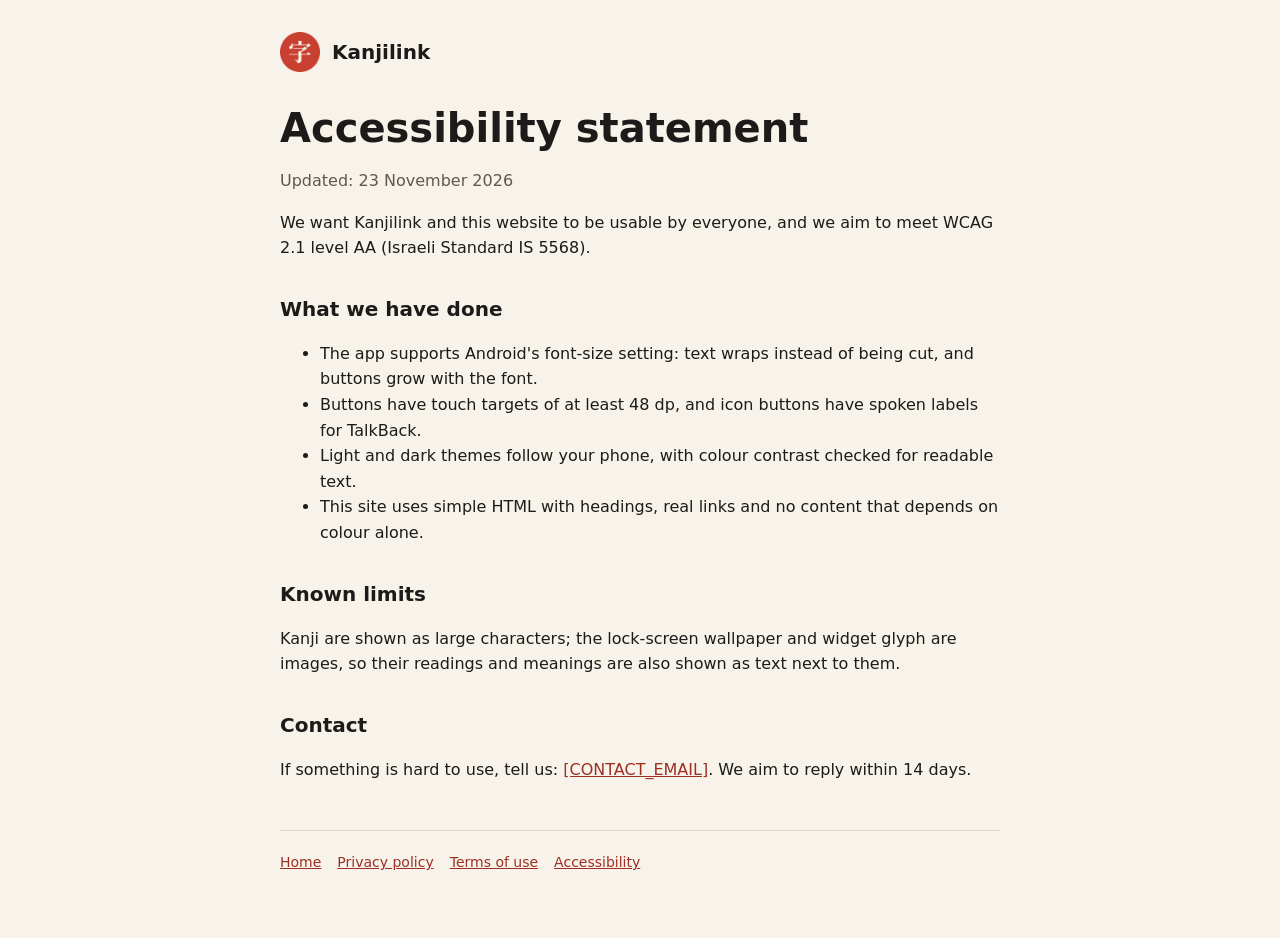
==== site/accessibility.html @ 20c3c8c2 "feat: website (privacy, terms, accessibility) for kanjilink.vplusstudio.app and Hebrew legal docs Co" ====
<!doctype html>
<html lang="en">
<head>
<meta charset="utf-8">
<meta name="viewport" content="width=device-width, initial-scale=1">
<title>Accessibility · Kanjilink</title>
<link rel="icon" href="icon.png">
<link rel="stylesheet" href="style.css">
</head>
<body>
<main>
  <header><img src="icon.png" alt=""><a href="/">Kanjilink</a></header>
  <h1>Accessibility statement</h1>
  <p class="muted">Updated: 23 November 2026</p>
  <p>We want Kanjilink and this website to be usable by everyone, and we aim to meet WCAG 2.1 level AA (Israeli Standard IS 5568).</p>
  <h2>What we have done</h2>
  <ul>
    <li>The app supports Android's font-size setting: text wraps instead of being cut, and buttons grow with the font.</li>
    <li>Buttons have touch targets of at least 48 dp, and icon buttons have spoken labels for TalkBack.</li>
    <li>Light and dark themes follow your phone, with colour contrast checked for readable text.</li>
    <li>This site uses simple HTML with headings, real links and no content that depends on colour alone.</li>
  </ul>
  <h2>Known limits</h2>
  <p>Kanji are shown as large characters; the lock-screen wallpaper and widget glyph are images, so their readings and meanings are also shown as text next to them.</p>
  <h2>Contact</h2>
  <p>If something is hard to use, tell us: <a href="mailto:[CONTACT_EMAIL]">[CONTACT_EMAIL]</a>. We aim to reply within 14 days.</p>
  <footer>
    <a href="/">Home</a><a href="privacy">Privacy policy</a><a href="terms">Terms of use</a><a href="accessibility">Accessibility</a>
  </footer>
</main>
</body>
</html>
---- site/style.css ----
:root{--bg:#F7F3EA;--card:#FFFCF5;--ink:#1C1B19;--muted:#5E5850;--line:#E3DACB;--brand:#C8402F;--brand-ink:#9E2F22}
@media (prefers-color-scheme:dark){:root{--bg:#111216;--card:#1B1C21;--ink:#F4F1EA;--muted:#A9A59D;--line:#2E2F36;--brand:#E86A56;--brand-ink:#E86A56}}
*{box-sizing:border-box}
body{margin:0;background:var(--bg);color:var(--ink);font:16px/1.6 system-ui,-apple-system,"Segoe UI",Roboto,sans-serif}
main{max-width:760px;margin:0 auto;padding:32px 20px 64px}
header{display:flex;align-items:center;gap:12px;margin-bottom:32px}
header img{width:40px;height:40px;border-radius:12px}
header a{color:var(--ink);text-decoration:none;font-weight:700;font-size:20px}
h1{font-size:clamp(28px,6vw,40px);line-height:1.2;margin:0 0 12px}
h2{font-size:20px;margin:32px 0 8px}
p,li{color:var(--ink)}
.muted{color:var(--muted)}
.card{background:var(--card);border:1px solid var(--line);border-radius:20px;padding:20px 24px;margin:20px 0}
a{color:var(--brand-ink)}
.btn{display:inline-block;background:var(--brand);color:#fff;text-decoration:none;font-weight:700;padding:14px 22px;border-radius:999px}
footer{margin-top:48px;padding-top:20px;border-top:1px solid var(--line);font-size:14px;color:var(--muted)}
footer a{margin-right:16px}
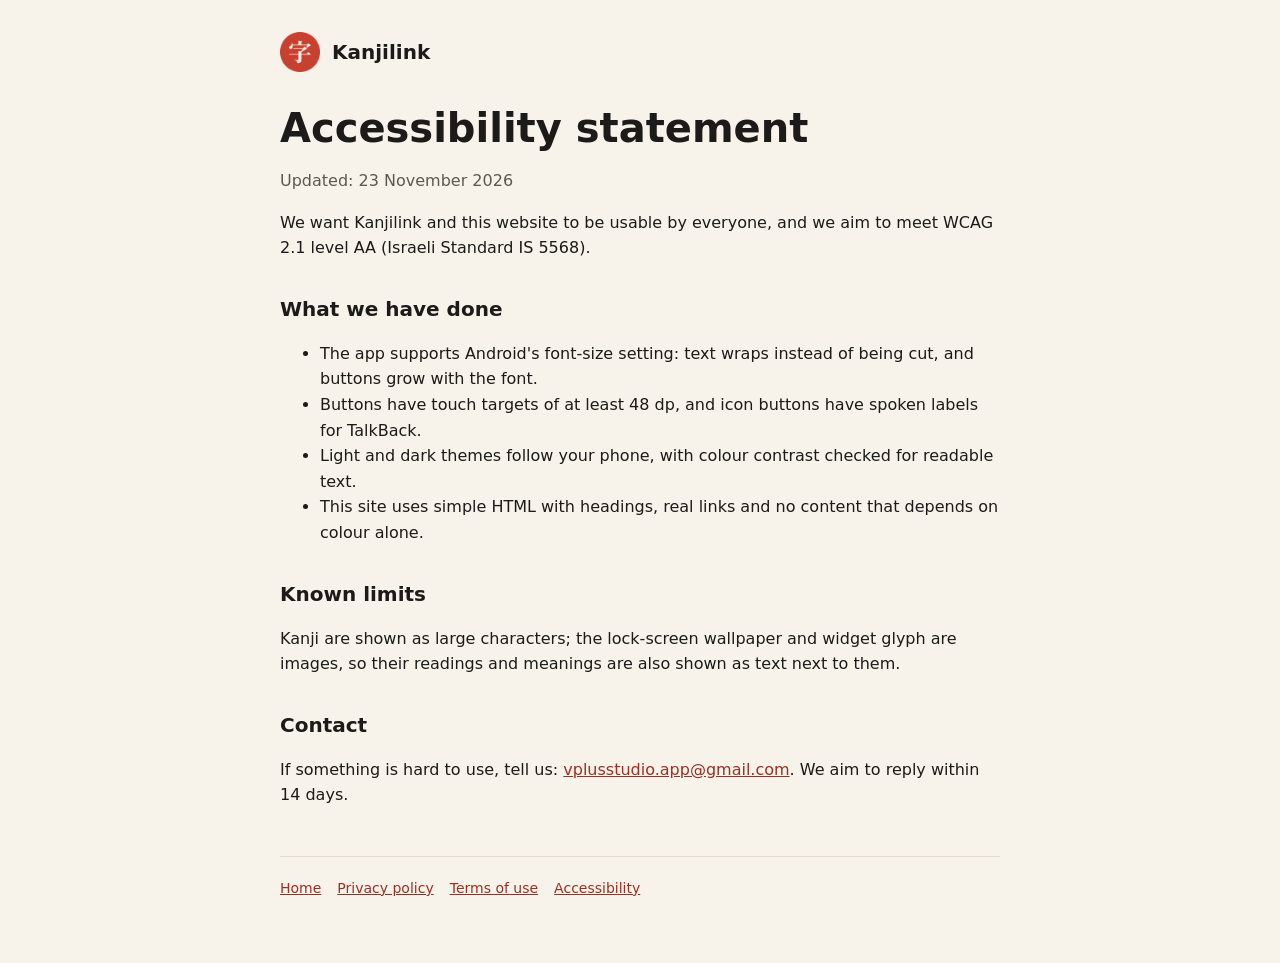
==== commit a9713a3d: "chore: public contact email; shorter CI artifact retention Co-Authored-By: Claude Opus 5.5 <noreply@" ====
--- a/site/accessibility.html
+++ b/site/accessibility.html
@@ -23,7 +23,7 @@
   <h2>Known limits</h2>
   <p>Kanji are shown as large characters; the lock-screen wallpaper and widget glyph are images, so their readings and meanings are also shown as text next to them.</p>
   <h2>Contact</h2>
-  <p>If something is hard to use, tell us: <a href="mailto:[CONTACT_EMAIL]">[CONTACT_EMAIL]</a>. We aim to reply within 14 days.</p>
+  <p>If something is hard to use, tell us: <a href="mailto:vplusstudio.app@gmail.com">vplusstudio.app@gmail.com</a>. We aim to reply within 14 days.</p>
   <footer>
     <a href="/">Home</a><a href="privacy">Privacy policy</a><a href="terms">Terms of use</a><a href="accessibility">Accessibility</a>
   </footer>
